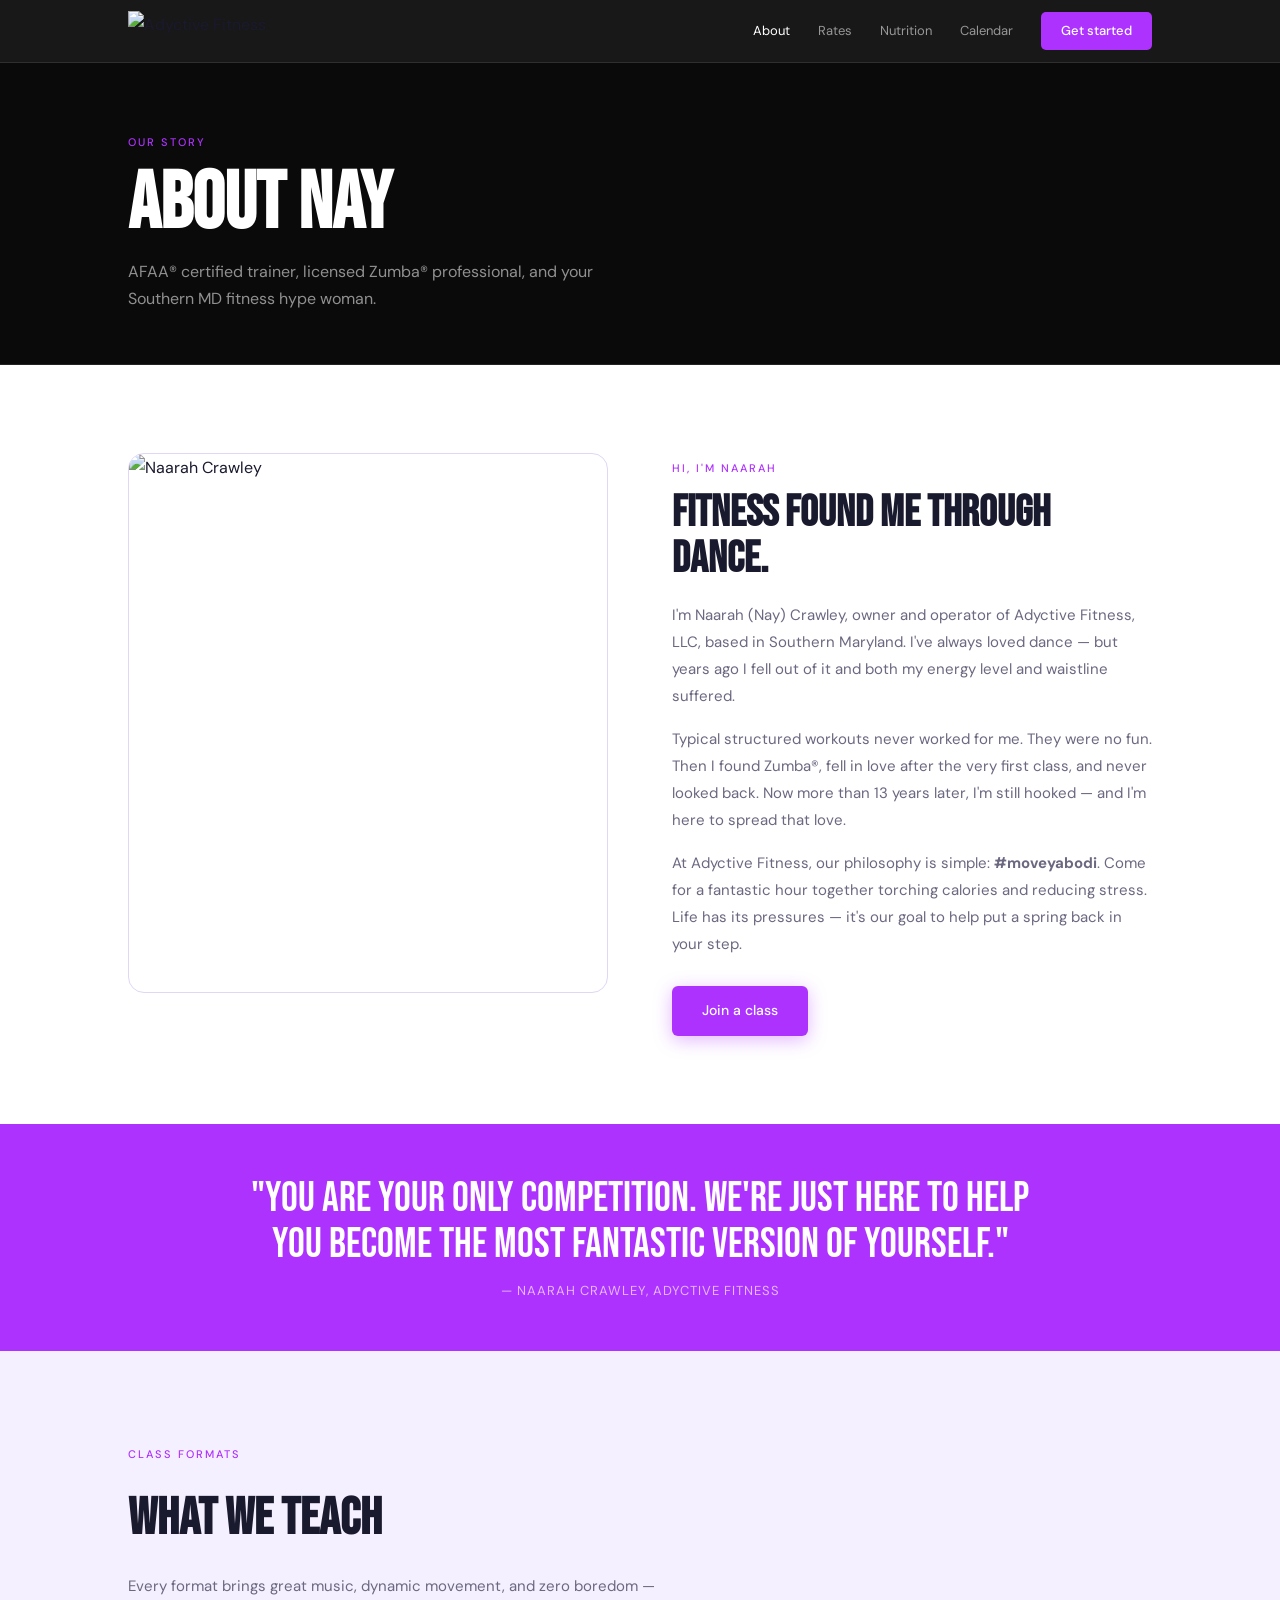
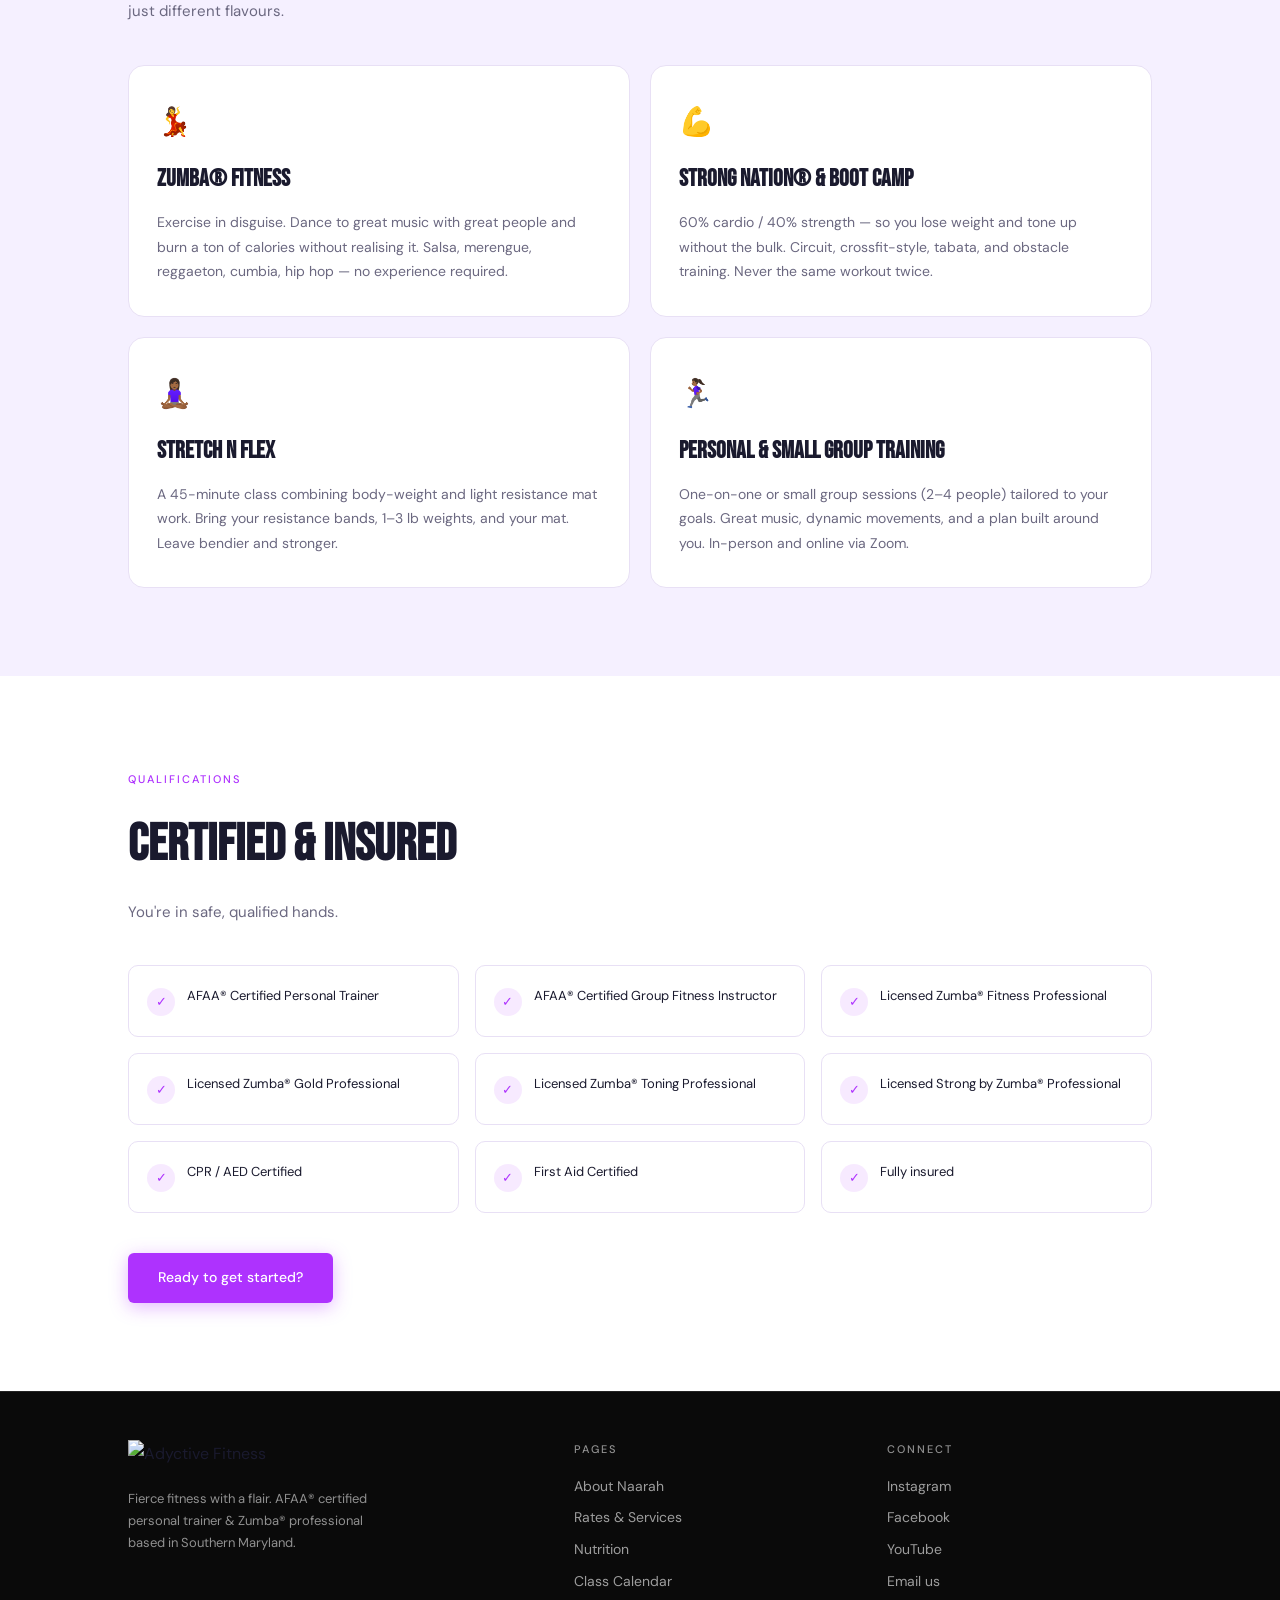
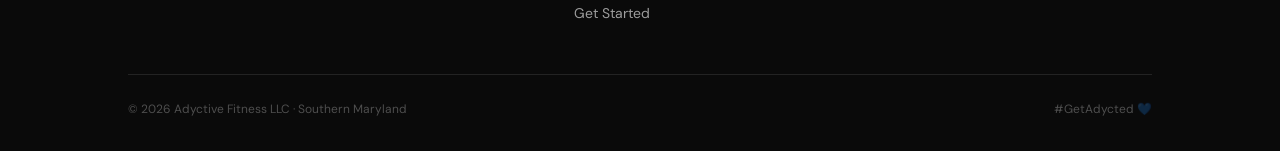
==== pages/about.html @ 0f41b31d "Add files via upload" ====
<!DOCTYPE html>
<html lang="en">
<head>
  <meta charset="UTF-8">
  <meta name="viewport" content="width=device-width, initial-scale=1.0">
  <title>About Naarah – Adyctive Fitness</title>
  <link rel="stylesheet" href="../css/style.css">
  <style>
    .about-split { display:grid; grid-template-columns:1fr 1fr; gap:64px; align-items:start; }
    .about-photo { border-radius:var(--radius-lg); overflow:hidden; border:1px solid var(--light-border); height:540px; }
    .about-photo img { width:100%; height:100%; object-fit:cover; object-position:top; }
    .about-body h2 { font-family:var(--font-display); font-size:clamp(32px,4vw,44px); line-height:1.05; color:var(--light-text); margin-bottom:20px; }
    .about-body p  { font-size:15px; color:var(--light-muted); line-height:1.8; margin-bottom:16px; }

    .philosophy-strip { background:var(--purple); padding:52px 0; }
    .philosophy-strip blockquote { font-family:var(--font-display); font-size:clamp(26px,4vw,42px); line-height:1.1; color:var(--white); max-width:820px; margin:0 auto; text-align:center; }
    .philosophy-strip cite { display:block; font-family:var(--font-body); font-size:13px; font-style:normal; color:rgba(255,255,255,0.65); margin-top:16px; letter-spacing:1px; text-transform:uppercase; }

    .formats-grid { display:grid; grid-template-columns:repeat(2,1fr); gap:20px; margin-top:40px; }
    .format-card { background:var(--white); border:1px solid var(--card-border); border-radius:var(--radius-lg); padding:32px 28px; transition:box-shadow .2s, border-color .2s; }
    .format-card:hover { border-color:rgba(174,50,254,0.35); box-shadow:0 4px 24px rgba(174,50,254,0.08); }
    .format-card h3 { font-family:var(--font-display); font-size:24px; color:var(--light-text); margin-bottom:10px; }
    .format-card p  { font-size:14px; color:var(--light-muted); line-height:1.75; }
    .format-icon    { font-size:28px; margin-bottom:14px; }

    .creds-grid { display:grid; grid-template-columns:repeat(3,1fr); gap:16px; margin-top:40px; }
    .cred-card { background:var(--white); border:1px solid var(--card-border); border-radius:var(--radius); padding:20px 18px; display:flex; align-items:flex-start; gap:12px; }
    .cred-check { width:28px;height:28px; border-radius:50%; background:var(--purple-dim); display:flex;align-items:center;justify-content:center; color:var(--purple); font-size:13px; flex-shrink:0; margin-top:2px; }
    .cred-card p { font-size:13px; color:var(--light-text); line-height:1.55; }

    @media(max-width:900px){
      .about-split{grid-template-columns:1fr}
      .about-photo{height:300px}
      .formats-grid{grid-template-columns:1fr}
      .creds-grid{grid-template-columns:1fr 1fr}
    }
    @media(max-width:560px){ .creds-grid{grid-template-columns:1fr} }
  </style>
</head>
<body>

<nav class="nav">
  <div class="container nav-inner">
    <a href="../index.html" class="nav-logo"><img src="https://www.adyctivefitness.com/wp-content/themes/bootscore-5-child/img/logo/af-logo.png" alt="Adyctive Fitness" style="height:40px;width:auto;"></a>
    <div class="nav-links">
      <a href="about.html" class="active">About</a>
      <a href="rates.html">Rates</a>
      <a href="nutrition.html">Nutrition</a>
      <a href="calendar.html">Calendar</a>
      <a href="get-started.html" class="nav-cta">Get started</a>
    </div>
  </div>
</nav>

<header class="page-header">
  <div class="container">
    <div class="tag">Our story</div>
    <h1>ABOUT NAY</h1>
    <p>AFAA® certified trainer, licensed Zumba® professional, and your Southern MD fitness hype woman.</p>
  </div>
</header>

<!-- STORY (white) -->
<section class="section" style="background:var(--light);">
  <div class="container">
    <div class="about-split">
      <div class="about-photo">
        <img src="https://www.adyctivefitness.com/wp-content/uploads/2019/01/MG_1847-e1629991031373.jpg" alt="Naarah Crawley">
      </div>
      <div class="about-body">
        <div class="tag">Hi, I'm Naarah</div>
        <h2>Fitness found me through dance.</h2>
        <p>I'm Naarah (Nay) Crawley, owner and operator of Adyctive Fitness, LLC, based in Southern Maryland. I've always loved dance — but years ago I fell out of it and both my energy level and waistline suffered.</p>
        <p>Typical structured workouts never worked for me. They were no fun. Then I found Zumba®, fell in love after the very first class, and never looked back. Now more than 13 years later, I'm still hooked — and I'm here to spread that love.</p>
        <p>At Adyctive Fitness, our philosophy is simple: <strong>#moveyabodi</strong>. Come for a fantastic hour together torching calories and reducing stress. Life has its pressures — it's our goal to help put a spring back in your step.</p>
        <div style="margin-top:28px;">
          <a href="get-started.html" class="btn btn-primary">Join a class</a>
        </div>
      </div>
    </div>
  </div>
</section>

<!-- PHILOSOPHY (purple) -->
<div class="philosophy-strip">
  <div class="container">
    <blockquote>
      "You are your only competition. We're just here to help you become the most fantastic version of yourself."
      <cite>— Naarah Crawley, Adyctive Fitness</cite>
    </blockquote>
  </div>
</div>

<!-- CLASS FORMATS (soft lavender) -->
<section class="section" style="background:var(--light-soft);">
  <div class="container">
    <div class="tag">Class formats</div>
    <h2 style="font-family:var(--font-display);font-size:clamp(36px,5vw,52px);color:var(--light-text);margin-bottom:10px;">What we teach</h2>
    <p style="color:var(--light-muted);font-size:15px;max-width:540px;">Every format brings great music, dynamic movement, and zero boredom — just different flavours.</p>
    <div class="formats-grid">
      <div class="format-card">
        <div class="format-icon">💃</div>
        <h3>Zumba® Fitness</h3>
        <p>Exercise in disguise. Dance to great music with great people and burn a ton of calories without realising it. Salsa, merengue, reggaeton, cumbia, hip hop — no experience required.</p>
      </div>
      <div class="format-card">
        <div class="format-icon">💪</div>
        <h3>Strong Nation® &amp; Boot Camp</h3>
        <p>60% cardio / 40% strength — so you lose weight and tone up without the bulk. Circuit, crossfit-style, tabata, and obstacle training. Never the same workout twice.</p>
      </div>
      <div class="format-card">
        <div class="format-icon">🧘🏾‍♀️</div>
        <h3>Stretch n Flex</h3>
        <p>A 45-minute class combining body-weight and light resistance mat work. Bring your resistance bands, 1–3 lb weights, and your mat. Leave bendier and stronger.</p>
      </div>
      <div class="format-card">
        <div class="format-icon">🏃🏾‍♀️</div>
        <h3>Personal &amp; Small Group Training</h3>
        <p>One-on-one or small group sessions (2–4 people) tailored to your goals. Great music, dynamic movements, and a plan built around you. In-person and online via Zoom.</p>
      </div>
    </div>
  </div>
</section>

<!-- CREDENTIALS (white) -->
<section class="section" style="background:var(--light);">
  <div class="container">
    <div class="tag">Qualifications</div>
    <h2 style="font-family:var(--font-display);font-size:clamp(36px,5vw,52px);color:var(--light-text);margin-bottom:10px;">Certified &amp; insured</h2>
    <p style="color:var(--light-muted);font-size:15px;max-width:540px;">You're in safe, qualified hands.</p>
    <div class="creds-grid">
      <div class="cred-card"><div class="cred-check">✓</div><p>AFAA® Certified Personal Trainer</p></div>
      <div class="cred-card"><div class="cred-check">✓</div><p>AFAA® Certified Group Fitness Instructor</p></div>
      <div class="cred-card"><div class="cred-check">✓</div><p>Licensed Zumba® Fitness Professional</p></div>
      <div class="cred-card"><div class="cred-check">✓</div><p>Licensed Zumba® Gold Professional</p></div>
      <div class="cred-card"><div class="cred-check">✓</div><p>Licensed Zumba® Toning Professional</p></div>
      <div class="cred-card"><div class="cred-check">✓</div><p>Licensed Strong by Zumba® Professional</p></div>
      <div class="cred-card"><div class="cred-check">✓</div><p>CPR / AED Certified</p></div>
      <div class="cred-card"><div class="cred-check">✓</div><p>First Aid Certified</p></div>
      <div class="cred-card"><div class="cred-check">✓</div><p>Fully insured</p></div>
    </div>
    <div style="margin-top:40px;">
      <a href="get-started.html" class="btn btn-primary">Ready to get started?</a>
    </div>
  </div>
</section>

<footer class="footer">
  <div class="container">
    <div class="footer-grid">
      <div class="footer-brand">
        <a href="../index.html" class="nav-logo"><img src="https://www.adyctivefitness.com/wp-content/themes/bootscore-5-child/img/logo/af-logo.png" alt="Adyctive Fitness" style="height:36px;width:auto;"></a>
        <p>Fierce fitness with a flair. AFAA® certified personal trainer &amp; Zumba® professional based in Southern Maryland.</p>
      </div>
      <div class="footer-col">
        <h4>Pages</h4>
        <a href="about.html">About Naarah</a>
        <a href="rates.html">Rates &amp; Services</a>
        <a href="nutrition.html">Nutrition</a>
        <a href="calendar.html">Class Calendar</a>
        <a href="get-started.html">Get Started</a>
      </div>
      <div class="footer-col">
        <h4>Connect</h4>
        <a href="https://www.instagram.com/adyctivefitness/" target="_blank">Instagram</a>
        <a href="https://www.facebook.com/adyctivefitness/" target="_blank">Facebook</a>
        <a href="https://www.youtube.com/@adyctivefitness" target="_blank">YouTube</a>
        <a href="mailto:info@adyctivefitness.com">Email us</a>
      </div>
    </div>
    <div class="footer-bottom">
      <p>© 2026 Adyctive Fitness LLC · Southern Maryland</p>
      <p>#GetAdycted 💙</p>
    </div>
  </div>
</footer>
<script src="../js/main.js"></script>
</body>
</html>
---- css/style.css ----
@import url('https://fonts.googleapis.com/css2?family=Bebas+Neue&family=DM+Sans:ital,wght@0,300;0,400;0,500;1,300&display=swap');

/* ─── TOKENS ─── */
:root {
  --purple:      #ae32fe;
  --purple-dim:  rgba(174,50,254,0.10);
  --purple-mid:  rgba(174,50,254,0.18);
  --dark:        #0a0a0a;
  --dark-card:   #161616;
  --dark-border: rgba(255,255,255,0.10);
  --dark-muted:  rgba(255,255,255,0.55);
  --light:       #ffffff;
  --light-soft:  #f5f0ff;
  --light-mid:   #ede6fa;
  --light-text:  #1a1a2e;
  --light-muted: #6b6880;
  --light-border:#e0d6f5;
  --card-bg:     #ffffff;
  --card-border: #e8e0f5;
  --white:       #ffffff;
  --font-display:'Bebas Neue', sans-serif;
  --font-body:   'DM Sans', sans-serif;
  --radius:      10px;
  --radius-lg:   16px;
}

/* ─── RESET ─── */
*, *::before, *::after { box-sizing: border-box; margin: 0; padding: 0; }
html { scroll-behavior: smooth; }
body {
  font-family: var(--font-body);
  font-size: 16px;
  line-height: 1.7;
  background: var(--light);
  color: var(--light-text);
  -webkit-font-smoothing: antialiased;
}
img { display: block; max-width: 100%; }
a { color: inherit; text-decoration: none; }

/* ─── UTILITY ─── */
.container  { max-width: 1080px; margin: 0 auto; padding: 0 28px; }
.section    { padding: 88px 0; }
.section-sm { padding: 56px 0; }
.tag {
  display: inline-block;
  font-size: 11px;
  font-weight: 500;
  letter-spacing: 2px;
  text-transform: uppercase;
  color: var(--purple);
  margin-bottom: 12px;
}
.sr-only { position:absolute;width:1px;height:1px;overflow:hidden;clip:rect(0,0,0,0); }

/* ─── BUTTONS ─── */
.btn {
  display: inline-block;
  padding: 13px 30px;
  border-radius: 6px;
  font-family: var(--font-body);
  font-size: 14px;
  font-weight: 500;
  cursor: pointer;
  transition: background .2s, color .2s, border-color .2s, transform .15s, box-shadow .2s;
}
.btn:hover { transform: translateY(-2px); }
.btn-primary { background: var(--purple); color: var(--white); box-shadow: 0 4px 18px rgba(174,50,254,0.35); }
.btn-primary:hover { background: #c84fff; box-shadow: 0 6px 28px rgba(174,50,254,0.55); }

/* Ghost on dark background */
.btn-ghost {
  background: transparent;
  color: rgba(255,255,255,0.8);
  border: 1px solid rgba(255,255,255,0.25);
}
.btn-ghost:hover { background: var(--purple); color: var(--white); border-color: var(--purple); box-shadow: 0 4px 18px rgba(174,50,254,0.4); }

/* Ghost on light background */
.btn-ghost-dark {
  background: transparent;
  color: var(--light-text);
  border: 1px solid var(--light-border);
}
.btn-ghost-dark:hover { background: var(--purple); color: var(--white); border-color: var(--purple); box-shadow: 0 4px 18px rgba(174,50,254,0.3); }

/* ─── NAV ─── */
.nav {
  position: sticky;
  top: 0;
  z-index: 100;
  background: rgba(10,10,10,0.94);
  backdrop-filter: blur(14px);
  -webkit-backdrop-filter: blur(14px);
  border-bottom: 1px solid var(--dark-border);
}
.nav-inner {
  display: flex;
  align-items: center;
  justify-content: space-between;
  height: 62px;
}
.nav-logo { display: flex; align-items: center; text-decoration: none; }
.nav-links { display: flex; align-items: center; gap: 28px; }
.nav-links a {
  font-size: 13px;
  font-weight: 400;
  color: var(--dark-muted);
  transition: color .2s;
}
.nav-links a:hover,
.nav-links a.active { color: var(--white); }
.nav-links .nav-cta {
  background: var(--purple);
  color: var(--white);
  padding: 8px 20px;
  border-radius: 5px;
  font-weight: 500;
}
.nav-links .nav-cta:hover { opacity: 0.88; color: var(--white); }

/* ─── PAGE HEADER ─── */
.page-header {
  background: var(--dark);
  border-bottom: 1px solid var(--dark-border);
  padding: 64px 0 52px;
}
.page-header .tag { color: var(--purple); }
.page-header h1 {
  font-family: var(--font-display);
  font-size: clamp(48px, 7vw, 80px);
  line-height: 1;
  color: var(--white);
  margin-bottom: 14px;
}
.page-header p { font-size: 16px; color: var(--dark-muted); max-width: 520px; line-height: 1.7; }

/* ─── STATS BAR ─── */
.stats-bar { display: grid; grid-template-columns: repeat(4,1fr); background: var(--purple); }
.stat-item { padding: 22px 20px; text-align: center; border-right: 1px solid rgba(255,255,255,0.2); }
.stat-item:last-child { border-right: none; }
.stat-num { font-family: var(--font-display); font-size: 30px; letter-spacing: 1px; color: var(--white); }
.stat-label { font-size: 11px; color: rgba(255,255,255,0.78); margin-top: 2px; }

/* ─── LIGHT CARDS ─── */
.lcard {
  background: var(--card-bg);
  border: 1px solid var(--card-border);
  border-radius: var(--radius-lg);
  padding: 28px 24px;
  transition: border-color .2s, box-shadow .2s;
}
.lcard:hover { border-color: rgba(174,50,254,0.35); box-shadow: 0 4px 24px rgba(174,50,254,0.08); }
.lcard h3 { font-family: var(--font-display); font-size: 22px; color: var(--light-text); margin-bottom: 8px; }
.lcard p  { font-size: 14px; color: var(--light-muted); line-height: 1.7; }
.lcard-icon {
  width: 48px; height: 48px;
  border-radius: 10px;
  background: var(--purple-dim);
  display: flex; align-items: center; justify-content: center;
  font-size: 22px;
  margin-bottom: 16px;
}

/* ─── DARK CARDS ─── */
.dcard {
  background: var(--dark-card);
  border: 1px solid var(--dark-border);
  border-radius: var(--radius-lg);
  padding: 28px 24px;
  transition: border-color .2s;
}
.dcard:hover { border-color: rgba(174,50,254,0.4); }
.dcard h3 { font-family: var(--font-display); font-size: 22px; color: var(--white); margin-bottom: 8px; }
.dcard p  { font-size: 14px; color: var(--dark-muted); line-height: 1.7; }

/* ─── TESTIMONIAL CARDS ─── */
.testi-card {
  background: var(--card-bg);
  border: 1px solid var(--card-border);
  border-radius: var(--radius-lg);
  padding: 24px;
}
.testi-stars  { color: var(--purple); font-size: 14px; margin-bottom: 12px; }
.testi-quote  { font-size: 14px; color: var(--light-muted); line-height: 1.75; font-style: italic; margin-bottom: 18px; }
.testi-author { font-size: 13px; font-weight: 500; color: var(--light-text); }
.testi-role   { font-size: 11px; color: var(--light-muted); }

/* ─── FOOTER ─── */
.footer { background: var(--dark); border-top: 1px solid var(--dark-border); padding: 48px 0 32px; }
.footer-grid { display: grid; grid-template-columns: 1.5fr 1fr 1fr; gap: 48px; margin-bottom: 40px; }
.footer-brand p { font-size: 13px; color: var(--dark-muted); line-height: 1.7; max-width: 260px; margin-top: 12px; }
.footer-col h4 {
  font-size: 11px; font-weight: 500; letter-spacing: 2px; text-transform: uppercase;
  color: var(--dark-muted); margin-bottom: 16px;
}
.footer-col a { display: block; font-size: 14px; color: rgba(255,255,255,0.6); margin-bottom: 8px; transition: color .2s; }
.footer-col a:hover { color: var(--white); }
.footer-bottom {
  border-top: 1px solid var(--dark-border);
  padding-top: 24px;
  display: flex; justify-content: space-between; align-items: center;
}
.footer-bottom p { font-size: 12px; color: rgba(255,255,255,0.28); }

/* ─── ANIMATIONS ─── */
@keyframes fadeUp {
  from { opacity: 0; transform: translateY(20px); }
  to   { opacity: 1; transform: translateY(0); }
}
.fade-up   { animation: fadeUp .6s ease both; }
.fade-up-2 { animation: fadeUp .6s .15s ease both; }
.fade-up-3 { animation: fadeUp .6s .3s ease both; }

/* ─── RESPONSIVE ─── */
@media (max-width: 768px) {
  .nav-links { display: none; }
  .footer-grid { grid-template-columns: 1fr; gap: 28px; }
  .section { padding: 60px 0; }
  .stats-bar { grid-template-columns: repeat(2,1fr); }
}
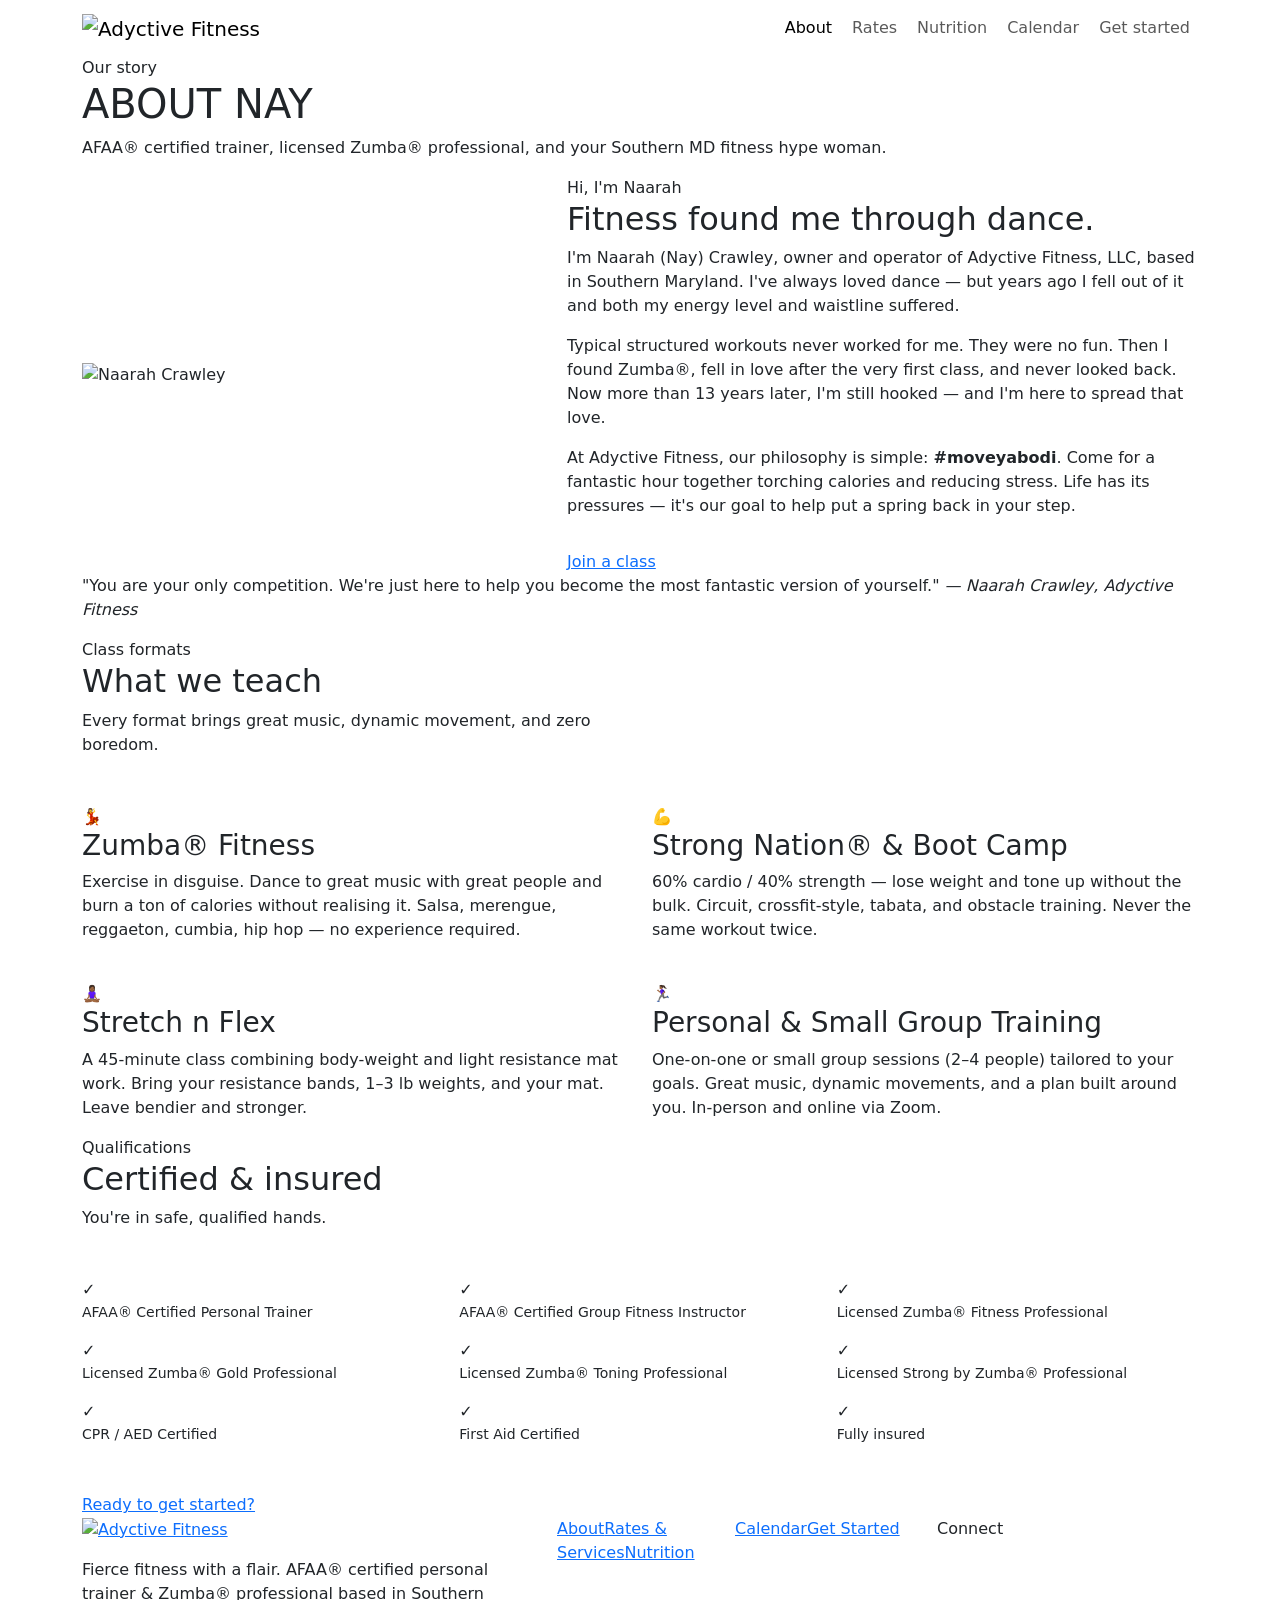
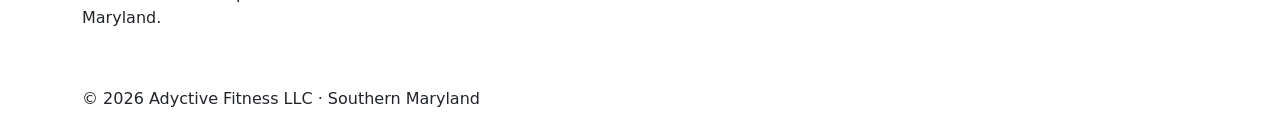
==== commit 9cbcc3ef: "Add files via upload" ====
--- a/pages/about.html
+++ b/pages/about.html
@@ -1,88 +1,60 @@
 <!DOCTYPE html>
 <html lang="en">
 <head>
-  <meta charset="UTF-8">
-  <meta name="viewport" content="width=device-width, initial-scale=1.0">
-  <title>About Naarah – Adyctive Fitness</title>
-  <link rel="stylesheet" href="../css/style.css">
-  <style>
-    .about-split { display:grid; grid-template-columns:1fr 1fr; gap:64px; align-items:start; }
-    .about-photo { border-radius:var(--radius-lg); overflow:hidden; border:1px solid var(--light-border); height:540px; }
-    .about-photo img { width:100%; height:100%; object-fit:cover; object-position:top; }
-    .about-body h2 { font-family:var(--font-display); font-size:clamp(32px,4vw,44px); line-height:1.05; color:var(--light-text); margin-bottom:20px; }
-    .about-body p  { font-size:15px; color:var(--light-muted); line-height:1.8; margin-bottom:16px; }
-
-    .philosophy-strip { background:var(--purple); padding:52px 0; }
-    .philosophy-strip blockquote { font-family:var(--font-display); font-size:clamp(26px,4vw,42px); line-height:1.1; color:var(--white); max-width:820px; margin:0 auto; text-align:center; }
-    .philosophy-strip cite { display:block; font-family:var(--font-body); font-size:13px; font-style:normal; color:rgba(255,255,255,0.65); margin-top:16px; letter-spacing:1px; text-transform:uppercase; }
-
-    .formats-grid { display:grid; grid-template-columns:repeat(2,1fr); gap:20px; margin-top:40px; }
-    .format-card { background:var(--white); border:1px solid var(--card-border); border-radius:var(--radius-lg); padding:32px 28px; transition:box-shadow .2s, border-color .2s; }
-    .format-card:hover { border-color:rgba(174,50,254,0.35); box-shadow:0 4px 24px rgba(174,50,254,0.08); }
-    .format-card h3 { font-family:var(--font-display); font-size:24px; color:var(--light-text); margin-bottom:10px; }
-    .format-card p  { font-size:14px; color:var(--light-muted); line-height:1.75; }
-    .format-icon    { font-size:28px; margin-bottom:14px; }
-
-    .creds-grid { display:grid; grid-template-columns:repeat(3,1fr); gap:16px; margin-top:40px; }
-    .cred-card { background:var(--white); border:1px solid var(--card-border); border-radius:var(--radius); padding:20px 18px; display:flex; align-items:flex-start; gap:12px; }
-    .cred-check { width:28px;height:28px; border-radius:50%; background:var(--purple-dim); display:flex;align-items:center;justify-content:center; color:var(--purple); font-size:13px; flex-shrink:0; margin-top:2px; }
-    .cred-card p { font-size:13px; color:var(--light-text); line-height:1.55; }
-
-    @media(max-width:900px){
-      .about-split{grid-template-columns:1fr}
-      .about-photo{height:300px}
-      .formats-grid{grid-template-columns:1fr}
-      .creds-grid{grid-template-columns:1fr 1fr}
-    }
-    @media(max-width:560px){ .creds-grid{grid-template-columns:1fr} }
-  </style>
+  <meta charset="UTF-8"><meta name="viewport" content="width=device-width, initial-scale=1.0">
+  <title>About – Adyctive Fitness</title>
+  <link rel="stylesheet" href="https://cdnjs.cloudflare.com/ajax/libs/bootstrap/5.3.3/css/bootstrap.min.css">
+  <link rel="stylesheet" href="https://cdnjs.cloudflare.com/ajax/libs/bootstrap-icons/1.11.3/font/bootstrap-icons.min.css">
+  <link rel="stylesheet" href="../css/af-styles.css">
 </head>
 <body>
-
-<nav class="nav">
-  <div class="container nav-inner">
-    <a href="../index.html" class="nav-logo"><img src="https://www.adyctivefitness.com/wp-content/themes/bootscore-5-child/img/logo/af-logo.png" alt="Adyctive Fitness" style="height:40px;width:auto;"></a>
-    <div class="nav-links">
-      <a href="about.html" class="active">About</a>
-      <a href="rates.html">Rates</a>
-      <a href="nutrition.html">Nutrition</a>
-      <a href="calendar.html">Calendar</a>
-      <a href="get-started.html" class="nav-cta">Get started</a>
+<nav class="navbar navbar-expand-lg af-nav sticky-top">
+  <div class="container">
+    <a class="navbar-brand p-0" href="../index.html"><img src="https://www.adyctivefitness.com/wp-content/themes/bootscore-5-child/img/logo/af-logo.png" alt="Adyctive Fitness" height="40"></a>
+    <button class="navbar-toggler border-0" type="button" data-bs-toggle="collapse" data-bs-target="#mainNav"><span class="navbar-toggler-icon"></span></button>
+    <div class="collapse navbar-collapse justify-content-end" id="mainNav">
+      <ul class="navbar-nav gap-1 mt-2 mt-lg-0">
+        <li class="nav-item"><a class="nav-link active" href="about.html">About</a></li>
+        <li class="nav-item"><a class="nav-link" href="rates.html">Rates</a></li>
+        <li class="nav-item"><a class="nav-link" href="nutrition.html">Nutrition</a></li>
+        <li class="nav-item"><a class="nav-link" href="calendar.html">Calendar</a></li>
+        <li class="nav-item"><a class="nav-link" href="get-started.html">Get started</a></li>
+      </ul>
     </div>
   </div>
 </nav>
 
-<header class="page-header">
+<header class="af-page-header">
   <div class="container">
-    <div class="tag">Our story</div>
+    <span class="af-tag">Our story</span>
     <h1>ABOUT NAY</h1>
     <p>AFAA® certified trainer, licensed Zumba® professional, and your Southern MD fitness hype woman.</p>
   </div>
 </header>
 
-<!-- STORY (white) -->
-<section class="section" style="background:var(--light);">
+<!-- STORY -->
+<section class="py-section bg-white">
   <div class="container">
-    <div class="about-split">
-      <div class="about-photo">
-        <img src="https://www.adyctivefitness.com/wp-content/uploads/2019/01/MG_1847-e1629991031373.jpg" alt="Naarah Crawley">
+    <div class="row align-items-center g-5">
+      <div class="col-lg-5">
+        <div class="af-about-img">
+          <img src="https://www.adyctivefitness.com/wp-content/uploads/2019/01/MG_1847-e1629991031373.jpg" alt="Naarah Crawley">
+        </div>
       </div>
-      <div class="about-body">
-        <div class="tag">Hi, I'm Naarah</div>
-        <h2>Fitness found me through dance.</h2>
-        <p>I'm Naarah (Nay) Crawley, owner and operator of Adyctive Fitness, LLC, based in Southern Maryland. I've always loved dance — but years ago I fell out of it and both my energy level and waistline suffered.</p>
-        <p>Typical structured workouts never worked for me. They were no fun. Then I found Zumba®, fell in love after the very first class, and never looked back. Now more than 13 years later, I'm still hooked — and I'm here to spread that love.</p>
-        <p>At Adyctive Fitness, our philosophy is simple: <strong>#moveyabodi</strong>. Come for a fantastic hour together torching calories and reducing stress. Life has its pressures — it's our goal to help put a spring back in your step.</p>
-        <div style="margin-top:28px;">
-          <a href="get-started.html" class="btn btn-primary">Join a class</a>
-        </div>
+      <div class="col-lg-7">
+        <span class="af-tag">Hi, I'm Naarah</span>
+        <h2 class="af-h2">Fitness found me through dance.</h2>
+        <p class="af-body">I'm Naarah (Nay) Crawley, owner and operator of Adyctive Fitness, LLC, based in Southern Maryland. I've always loved dance — but years ago I fell out of it and both my energy level and waistline suffered.</p>
+        <p class="af-body">Typical structured workouts never worked for me. They were no fun. Then I found Zumba®, fell in love after the very first class, and never looked back. Now more than 13 years later, I'm still hooked — and I'm here to spread that love.</p>
+        <p class="af-body">At Adyctive Fitness, our philosophy is simple: <strong>#moveyabodi</strong>. Come for a fantastic hour together torching calories and reducing stress. Life has its pressures — it's our goal to help put a spring back in your step.</p>
+        <a href="get-started.html" class="btn-af-primary mt-3 d-inline-block">Join a class</a>
       </div>
     </div>
   </div>
 </section>
 
-<!-- PHILOSOPHY (purple) -->
-<div class="philosophy-strip">
+<!-- PHILOSOPHY STRIP -->
+<div class="af-philosophy">
   <div class="container">
     <blockquote>
       "You are your only competition. We're just here to help you become the most fantastic version of yourself."
@@ -91,89 +63,91 @@
   </div>
 </div>
 
-<!-- CLASS FORMATS (soft lavender) -->
-<section class="section" style="background:var(--light-soft);">
+<!-- CLASS FORMATS -->
+<section class="py-section af-soft">
   <div class="container">
-    <div class="tag">Class formats</div>
-    <h2 style="font-family:var(--font-display);font-size:clamp(36px,5vw,52px);color:var(--light-text);margin-bottom:10px;">What we teach</h2>
-    <p style="color:var(--light-muted);font-size:15px;max-width:540px;">Every format brings great music, dynamic movement, and zero boredom — just different flavours.</p>
-    <div class="formats-grid">
-      <div class="format-card">
-        <div class="format-icon">💃</div>
-        <h3>Zumba® Fitness</h3>
-        <p>Exercise in disguise. Dance to great music with great people and burn a ton of calories without realising it. Salsa, merengue, reggaeton, cumbia, hip hop — no experience required.</p>
+    <span class="af-tag">Class formats</span>
+    <h2 class="af-h2">What we teach</h2>
+    <p class="af-body mb-5" style="max-width:540px;">Every format brings great music, dynamic movement, and zero boredom.</p>
+    <div class="row g-4">
+      <div class="col-md-6">
+        <div class="af-card h-100">
+          <div class="af-card-icon">💃</div>
+          <h3 class="af-h3">Zumba® Fitness</h3>
+          <p class="af-body">Exercise in disguise. Dance to great music with great people and burn a ton of calories without realising it. Salsa, merengue, reggaeton, cumbia, hip hop — no experience required.</p>
+        </div>
       </div>
-      <div class="format-card">
-        <div class="format-icon">💪</div>
-        <h3>Strong Nation® &amp; Boot Camp</h3>
-        <p>60% cardio / 40% strength — so you lose weight and tone up without the bulk. Circuit, crossfit-style, tabata, and obstacle training. Never the same workout twice.</p>
+      <div class="col-md-6">
+        <div class="af-card h-100">
+          <div class="af-card-icon">💪</div>
+          <h3 class="af-h3">Strong Nation® &amp; Boot Camp</h3>
+          <p class="af-body">60% cardio / 40% strength — lose weight and tone up without the bulk. Circuit, crossfit-style, tabata, and obstacle training. Never the same workout twice.</p>
+        </div>
       </div>
-      <div class="format-card">
-        <div class="format-icon">🧘🏾‍♀️</div>
-        <h3>Stretch n Flex</h3>
-        <p>A 45-minute class combining body-weight and light resistance mat work. Bring your resistance bands, 1–3 lb weights, and your mat. Leave bendier and stronger.</p>
+      <div class="col-md-6">
+        <div class="af-card h-100">
+          <div class="af-card-icon">🧘🏾‍♀️</div>
+          <h3 class="af-h3">Stretch n Flex</h3>
+          <p class="af-body">A 45-minute class combining body-weight and light resistance mat work. Bring your resistance bands, 1–3 lb weights, and your mat. Leave bendier and stronger.</p>
+        </div>
       </div>
-      <div class="format-card">
-        <div class="format-icon">🏃🏾‍♀️</div>
-        <h3>Personal &amp; Small Group Training</h3>
-        <p>One-on-one or small group sessions (2–4 people) tailored to your goals. Great music, dynamic movements, and a plan built around you. In-person and online via Zoom.</p>
+      <div class="col-md-6">
+        <div class="af-card h-100">
+          <div class="af-card-icon">🏃🏾‍♀️</div>
+          <h3 class="af-h3">Personal &amp; Small Group Training</h3>
+          <p class="af-body">One-on-one or small group sessions (2–4 people) tailored to your goals. Great music, dynamic movements, and a plan built around you. In-person and online via Zoom.</p>
+        </div>
       </div>
     </div>
   </div>
 </section>
 
-<!-- CREDENTIALS (white) -->
-<section class="section" style="background:var(--light);">
+<!-- CREDENTIALS -->
+<section class="py-section bg-white">
   <div class="container">
-    <div class="tag">Qualifications</div>
-    <h2 style="font-family:var(--font-display);font-size:clamp(36px,5vw,52px);color:var(--light-text);margin-bottom:10px;">Certified &amp; insured</h2>
-    <p style="color:var(--light-muted);font-size:15px;max-width:540px;">You're in safe, qualified hands.</p>
-    <div class="creds-grid">
-      <div class="cred-card"><div class="cred-check">✓</div><p>AFAA® Certified Personal Trainer</p></div>
-      <div class="cred-card"><div class="cred-check">✓</div><p>AFAA® Certified Group Fitness Instructor</p></div>
-      <div class="cred-card"><div class="cred-check">✓</div><p>Licensed Zumba® Fitness Professional</p></div>
-      <div class="cred-card"><div class="cred-check">✓</div><p>Licensed Zumba® Gold Professional</p></div>
-      <div class="cred-card"><div class="cred-check">✓</div><p>Licensed Zumba® Toning Professional</p></div>
-      <div class="cred-card"><div class="cred-check">✓</div><p>Licensed Strong by Zumba® Professional</p></div>
-      <div class="cred-card"><div class="cred-check">✓</div><p>CPR / AED Certified</p></div>
-      <div class="cred-card"><div class="cred-check">✓</div><p>First Aid Certified</p></div>
-      <div class="cred-card"><div class="cred-check">✓</div><p>Fully insured</p></div>
+    <span class="af-tag">Qualifications</span>
+    <h2 class="af-h2">Certified &amp; insured</h2>
+    <p class="af-body mb-5" style="max-width:540px;">You're in safe, qualified hands.</p>
+    <div class="row g-3">
+      <div class="col-md-4"><div class="af-cred-card"><div class="af-cred-check">✓</div><p class="mb-0" style="font-size:14px;color:var(--text);">AFAA® Certified Personal Trainer</p></div></div>
+      <div class="col-md-4"><div class="af-cred-card"><div class="af-cred-check">✓</div><p class="mb-0" style="font-size:14px;color:var(--text);">AFAA® Certified Group Fitness Instructor</p></div></div>
+      <div class="col-md-4"><div class="af-cred-card"><div class="af-cred-check">✓</div><p class="mb-0" style="font-size:14px;color:var(--text);">Licensed Zumba® Fitness Professional</p></div></div>
+      <div class="col-md-4"><div class="af-cred-card"><div class="af-cred-check">✓</div><p class="mb-0" style="font-size:14px;color:var(--text);">Licensed Zumba® Gold Professional</p></div></div>
+      <div class="col-md-4"><div class="af-cred-card"><div class="af-cred-check">✓</div><p class="mb-0" style="font-size:14px;color:var(--text);">Licensed Zumba® Toning Professional</p></div></div>
+      <div class="col-md-4"><div class="af-cred-card"><div class="af-cred-check">✓</div><p class="mb-0" style="font-size:14px;color:var(--text);">Licensed Strong by Zumba® Professional</p></div></div>
+      <div class="col-md-4"><div class="af-cred-card"><div class="af-cred-check">✓</div><p class="mb-0" style="font-size:14px;color:var(--text);">CPR / AED Certified</p></div></div>
+      <div class="col-md-4"><div class="af-cred-card"><div class="af-cred-check">✓</div><p class="mb-0" style="font-size:14px;color:var(--text);">First Aid Certified</p></div></div>
+      <div class="col-md-4"><div class="af-cred-card"><div class="af-cred-check">✓</div><p class="mb-0" style="font-size:14px;color:var(--text);">Fully insured</p></div></div>
     </div>
-    <div style="margin-top:40px;">
-      <a href="get-started.html" class="btn btn-primary">Ready to get started?</a>
-    </div>
+    <a href="get-started.html" class="btn-af-primary mt-5 d-inline-block">Ready to get started?</a>
   </div>
 </section>
 
-<footer class="footer">
+<footer class="af-footer">
   <div class="container">
-    <div class="footer-grid">
-      <div class="footer-brand">
-        <a href="../index.html" class="nav-logo"><img src="https://www.adyctivefitness.com/wp-content/themes/bootscore-5-child/img/logo/af-logo.png" alt="Adyctive Fitness" style="height:36px;width:auto;"></a>
-        <p>Fierce fitness with a flair. AFAA® certified personal trainer &amp; Zumba® professional based in Southern Maryland.</p>
+    <div class="row g-4 pb-4 border-bottom" style="border-color:rgba(255,255,255,0.1)!important;">
+      <div class="col-lg-5">
+        <a href="../index.html" class="d-inline-block mb-3"><img src="https://www.adyctivefitness.com/wp-content/themes/bootscore-5-child/img/logo/af-logo.png" alt="Adyctive Fitness" height="36"></a>
+        <p class="af-footer-text">Fierce fitness with a flair. AFAA® certified personal trainer &amp; Zumba® professional based in Southern Maryland.</p>
       </div>
-      <div class="footer-col">
-        <h4>Pages</h4>
-        <a href="about.html">About Naarah</a>
-        <a href="rates.html">Rates &amp; Services</a>
-        <a href="nutrition.html">Nutrition</a>
-        <a href="calendar.html">Class Calendar</a>
-        <a href="get-started.html">Get Started</a>
+      <div class="col-lg-4 col-6">
+        <div class="row g-0">
+          <div class="col-6"><a href="about.html" class="af-foot-link">About</a><a href="rates.html" class="af-foot-link">Rates &amp; Services</a><a href="nutrition.html" class="af-foot-link">Nutrition</a></div>
+          <div class="col-6"><a href="calendar.html" class="af-foot-link">Calendar</a><a href="get-started.html" class="af-foot-link">Get Started</a></div>
+        </div>
       </div>
-      <div class="footer-col">
-        <h4>Connect</h4>
-        <a href="https://www.instagram.com/adyctivefitness/" target="_blank">Instagram</a>
-        <a href="https://www.facebook.com/adyctivefitness/" target="_blank">Facebook</a>
-        <a href="https://www.youtube.com/@adyctivefitness" target="_blank">YouTube</a>
-        <a href="mailto:info@adyctivefitness.com">Email us</a>
+      <div class="col-lg-3 col-6">
+        <p class="af-footer-heading mb-3">Connect</p>
+        <div class="af-social d-flex gap-2">
+          <a href="https://www.instagram.com/adyctivefitness/" target="_blank" aria-label="Instagram"><i class="bi bi-instagram"></i></a>
+          <a href="https://www.facebook.com/adyctivefitness/" target="_blank" aria-label="Facebook"><i class="bi bi-facebook"></i></a>
+          <a href="https://www.youtube.com/@adyctivefitness" target="_blank" aria-label="YouTube"><i class="bi bi-youtube"></i></a>
+        </div>
       </div>
     </div>
-    <div class="footer-bottom">
-      <p>© 2026 Adyctive Fitness LLC · Southern Maryland</p>
-      <p>#GetAdycted 💙</p>
-    </div>
+    <div class="pt-3"><p class="af-footer-copy">© 2026 Adyctive Fitness LLC · Southern Maryland</p></div>
   </div>
 </footer>
-<script src="../js/main.js"></script>
+<script src="https://cdnjs.cloudflare.com/ajax/libs/bootstrap/5.3.3/js/bootstrap.bundle.min.js"></script>
 </body>
 </html>
